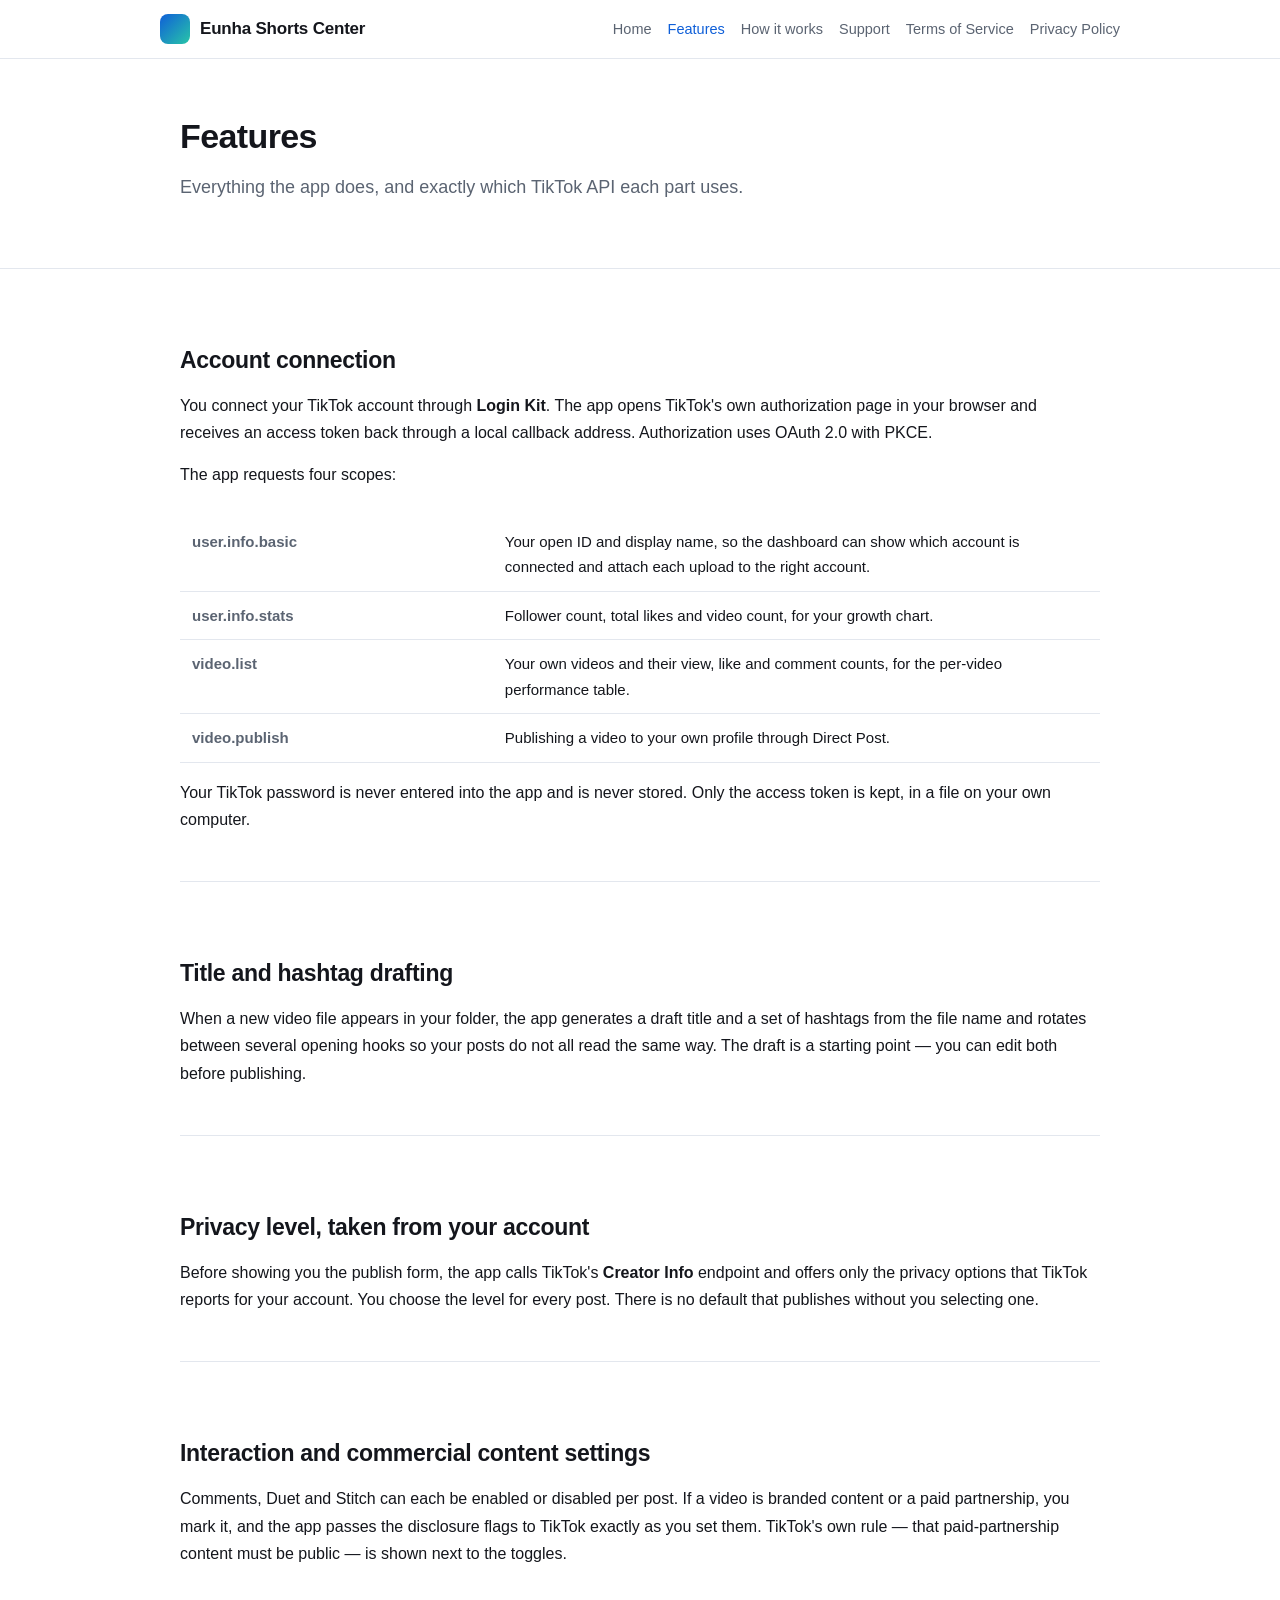
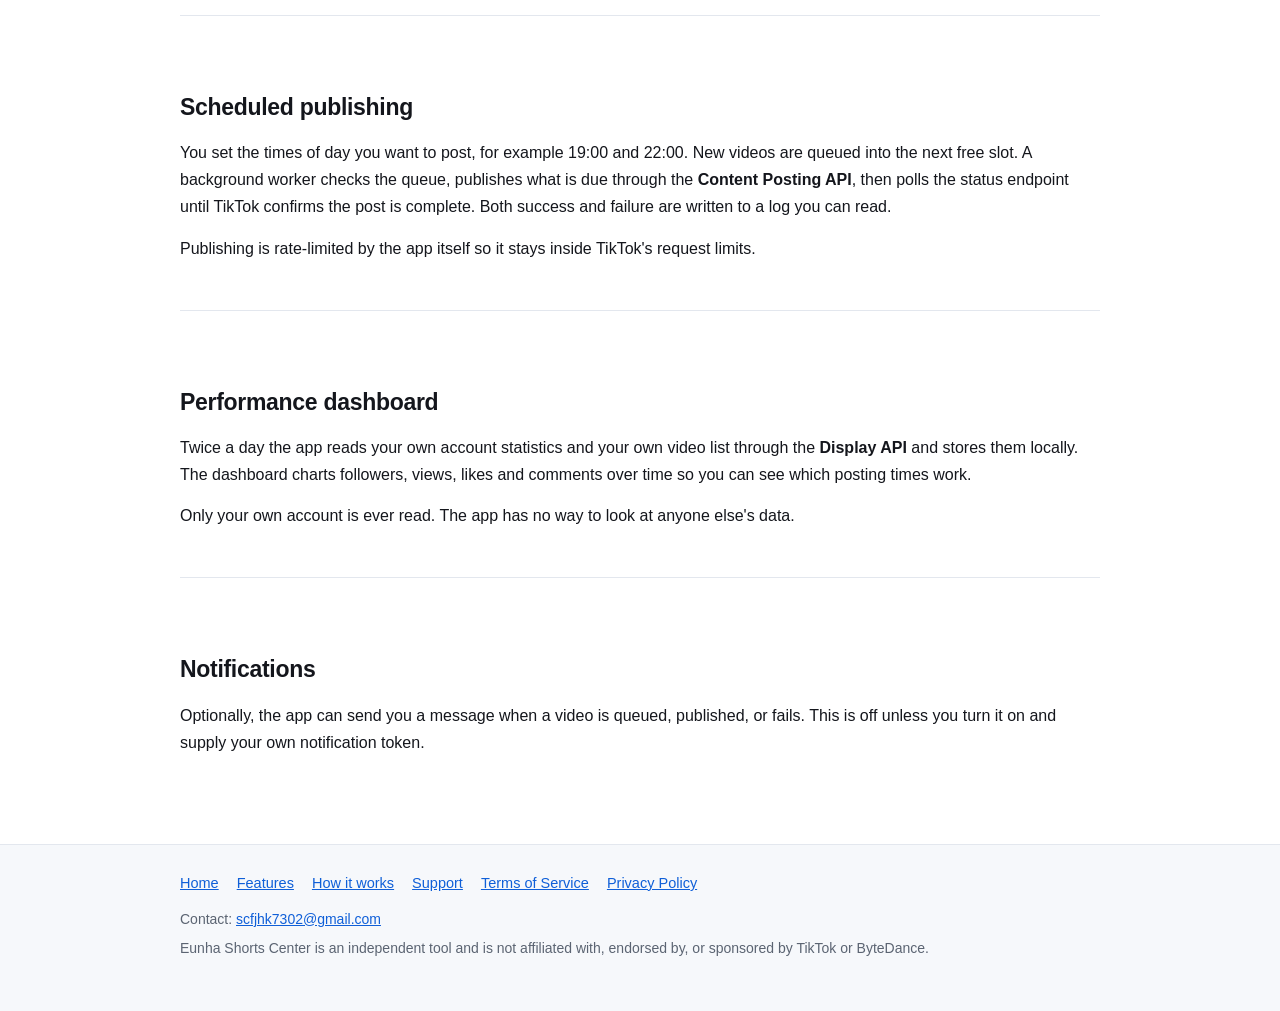
==== features.html @ de61d804 "Add files via upload" ====
<!DOCTYPE html>
<html lang="en">
<head>
<meta charset="utf-8">
<meta name="viewport" content="width=device-width,initial-scale=1">
<title>Features — Eunha Shorts Center</title>
<meta name="description" content="What Eunha Shorts Center does: account connection, metadata drafting, privacy control, scheduled publishing, commercial content disclosure and performance tracking.">
<link rel="stylesheet" href="style.css">
</head>
<body>

<header>
  <div class="wrap bar">
    <a class="brand" href="index.html"><span class="logo"></span>Eunha Shorts Center</a>
    <nav>
      <a href="index.html">Home</a>
      <a href="features.html" aria-current="page">Features</a>
      <a href="how-it-works.html">How it works</a>
      <a href="support.html">Support</a>
      <a href="terms.html">Terms of Service</a>
      <a href="privacy.html">Privacy Policy</a>
    </nav>
  </div>
</header>

<div class="hero">
  <div class="wrap">
    <h1>Features</h1>
    <p class="lede">Everything the app does, and exactly which TikTok API each part uses.</p>
  </div>
</div>

<div class="wrap">

  <section>
    <h2>Account connection</h2>
    <p>You connect your TikTok account through <strong>Login Kit</strong>. The app opens TikTok's own
      authorization page in your browser and receives an access token back through a local callback
      address. Authorization uses OAuth 2.0 with PKCE.</p>
    <p>The app requests four scopes:</p>
    <div class="tablewrap">
      <table class="kv">
        <tr><th>user.info.basic</th><td>Your open ID and display name, so the dashboard can show which
          account is connected and attach each upload to the right account.</td></tr>
        <tr><th>user.info.stats</th><td>Follower count, total likes and video count, for your growth
          chart.</td></tr>
        <tr><th>video.list</th><td>Your own videos and their view, like and comment counts, for the
          per-video performance table.</td></tr>
        <tr><th>video.publish</th><td>Publishing a video to your own profile through Direct Post.</td></tr>
      </table>
    </div>
    <p>Your TikTok password is never entered into the app and is never stored. Only the access token
      is kept, in a file on your own computer.</p>
  </section>

  <section>
    <h2>Title and hashtag drafting</h2>
    <p>When a new video file appears in your folder, the app generates a draft title and a set of
      hashtags from the file name and rotates between several opening hooks so your posts do not all
      read the same way. The draft is a starting point — you can edit both before publishing.</p>
  </section>

  <section>
    <h2>Privacy level, taken from your account</h2>
    <p>Before showing you the publish form, the app calls TikTok's <strong>Creator Info</strong>
      endpoint and offers only the privacy options that TikTok reports for your account. You choose
      the level for every post. There is no default that publishes without you selecting one.</p>
  </section>

  <section>
    <h2>Interaction and commercial content settings</h2>
    <p>Comments, Duet and Stitch can each be enabled or disabled per post. If a video is branded
      content or a paid partnership, you mark it, and the app passes the disclosure flags to TikTok
      exactly as you set them. TikTok's own rule — that paid-partnership content must be public — is
      shown next to the toggles.</p>
  </section>

  <section>
    <h2>Scheduled publishing</h2>
    <p>You set the times of day you want to post, for example 19:00 and 22:00. New videos are queued
      into the next free slot. A background worker checks the queue, publishes what is due through
      the <strong>Content Posting API</strong>, then polls the status endpoint until TikTok confirms
      the post is complete. Both success and failure are written to a log you can read.</p>
    <p>Publishing is rate-limited by the app itself so it stays inside TikTok's request limits.</p>
  </section>

  <section>
    <h2>Performance dashboard</h2>
    <p>Twice a day the app reads your own account statistics and your own video list through the
      <strong>Display API</strong> and stores them locally. The dashboard charts followers, views,
      likes and comments over time so you can see which posting times work.</p>
    <p>Only your own account is ever read. The app has no way to look at anyone else's data.</p>
  </section>

  <section>
    <h2>Notifications</h2>
    <p>Optionally, the app can send you a message when a video is queued, published, or fails. This
      is off unless you turn it on and supply your own notification token.</p>
  </section>

</div>

<footer>
  <div class="wrap">
    <div class="fnav">
      <a href="index.html">Home</a>
      <a href="features.html">Features</a>
      <a href="how-it-works.html">How it works</a>
      <a href="support.html">Support</a>
      <a href="terms.html">Terms of Service</a>
      <a href="privacy.html">Privacy Policy</a>
    </div>
    <p>Contact: <a href="mailto:scfjhk7302@gmail.com">scfjhk7302@gmail.com</a></p>
    <p>Eunha Shorts Center is an independent tool and is not affiliated with, endorsed by, or
      sponsored by TikTok or ByteDance.</p>
  </div>
</footer>

</body>
</html>
---- style.css ----
:root{
  --ink:#14161c; --muted:#5b6472; --line:#e3e7ee; --bg:#ffffff; --soft:#f6f8fb;
  --brand:#0f5fd8; --brand-soft:#eaf1fd; --ok:#0b8043;
  --max:960px;
}
*{box-sizing:border-box}
html{-webkit-text-size-adjust:100%}
body{
  margin:0; background:var(--bg); color:var(--ink);
  font:16px/1.7 -apple-system,BlinkMacSystemFont,"Segoe UI",Roboto,"Helvetica Neue",Arial,"Noto Sans KR",sans-serif;
}
a{color:var(--brand)}
img{max-width:100%;height:auto;display:block}
.wrap{max-width:var(--max);margin:0 auto;padding:0 20px}

/* ---- header: policy links always visible, no menu to open ---- */
header{border-bottom:1px solid var(--line);background:var(--bg)}
.bar{display:flex;flex-wrap:wrap;align-items:center;gap:14px;padding:14px 0}
.brand{display:flex;align-items:center;gap:10px;font-weight:800;letter-spacing:-.2px;text-decoration:none;color:var(--ink);font-size:17px}
.logo{width:30px;height:30px;border-radius:8px;background:linear-gradient(135deg,#0f5fd8,#28c5a8);flex:none}
nav{display:flex;flex-wrap:wrap;gap:6px 16px;margin-left:auto}
nav a{color:var(--muted);text-decoration:none;font-size:14.5px;white-space:nowrap}
nav a:hover,nav a[aria-current="page"]{color:var(--brand)}

/* ---- sections ---- */
.hero{padding:56px 0 44px;border-bottom:1px solid var(--line)}
h1{font-size:34px;line-height:1.25;margin:0 0 14px;letter-spacing:-.6px}
h2{font-size:23px;margin:38px 0 12px;letter-spacing:-.3px}
h3{font-size:17px;margin:24px 0 6px}
.lede{font-size:18px;color:var(--muted);margin:0 0 22px;max-width:640px}
p{margin:0 0 14px}
section{padding:34px 0}
section+section{border-top:1px solid var(--line)}

.grid{display:grid;gap:18px;grid-template-columns:repeat(auto-fit,minmax(250px,1fr));margin:18px 0 0}
.card{border:1px solid var(--line);border-radius:12px;padding:18px 18px 20px;background:var(--soft)}
.card h3{margin-top:0}
.card p{margin:0;color:var(--muted);font-size:15px}

.steps{counter-reset:s;list-style:none;padding:0;margin:18px 0 0}
.steps li{counter-increment:s;position:relative;padding:0 0 20px 44px;margin:0}
.steps li::before{
  content:counter(s);position:absolute;left:0;top:0;width:28px;height:28px;border-radius:50%;
  background:var(--brand-soft);color:var(--brand);font-weight:700;font-size:14px;
  display:flex;align-items:center;justify-content:center
}
.steps strong{display:block;margin-bottom:2px}
.steps span{color:var(--muted);font-size:15px}

figure{margin:22px 0 0;border:1px solid var(--line);border-radius:12px;overflow:hidden;background:var(--soft)}
figcaption{padding:11px 14px;font-size:13.5px;color:var(--muted);border-top:1px solid var(--line)}

.note{border-left:3px solid var(--brand);background:var(--brand-soft);padding:14px 16px;border-radius:0 8px 8px 0;margin:20px 0;font-size:15px}
.kv{width:100%;border-collapse:collapse;margin:16px 0;font-size:15px}
.kv th,.kv td{text-align:left;padding:11px 12px;border-bottom:1px solid var(--line);vertical-align:top}
.kv th{width:34%;font-weight:600;color:var(--muted)}
.tablewrap{overflow-x:auto}

.legal p,.legal li{color:#2a303a}
.legal ul{margin:0 0 16px;padding-left:20px}
.legal li{margin-bottom:7px}
.updated{color:var(--muted);font-size:14px;margin-bottom:26px}

footer{border-top:1px solid var(--line);margin-top:40px;padding:26px 0 44px;background:var(--soft)}
.fnav{display:flex;flex-wrap:wrap;gap:8px 18px;margin-bottom:12px}
.fnav a{font-size:14.5px}
footer p{color:var(--muted);font-size:14px;margin:0 0 6px}

@media(max-width:560px){
  h1{font-size:27px}
  .hero{padding:38px 0 30px}
  nav{margin-left:0;width:100%}
}
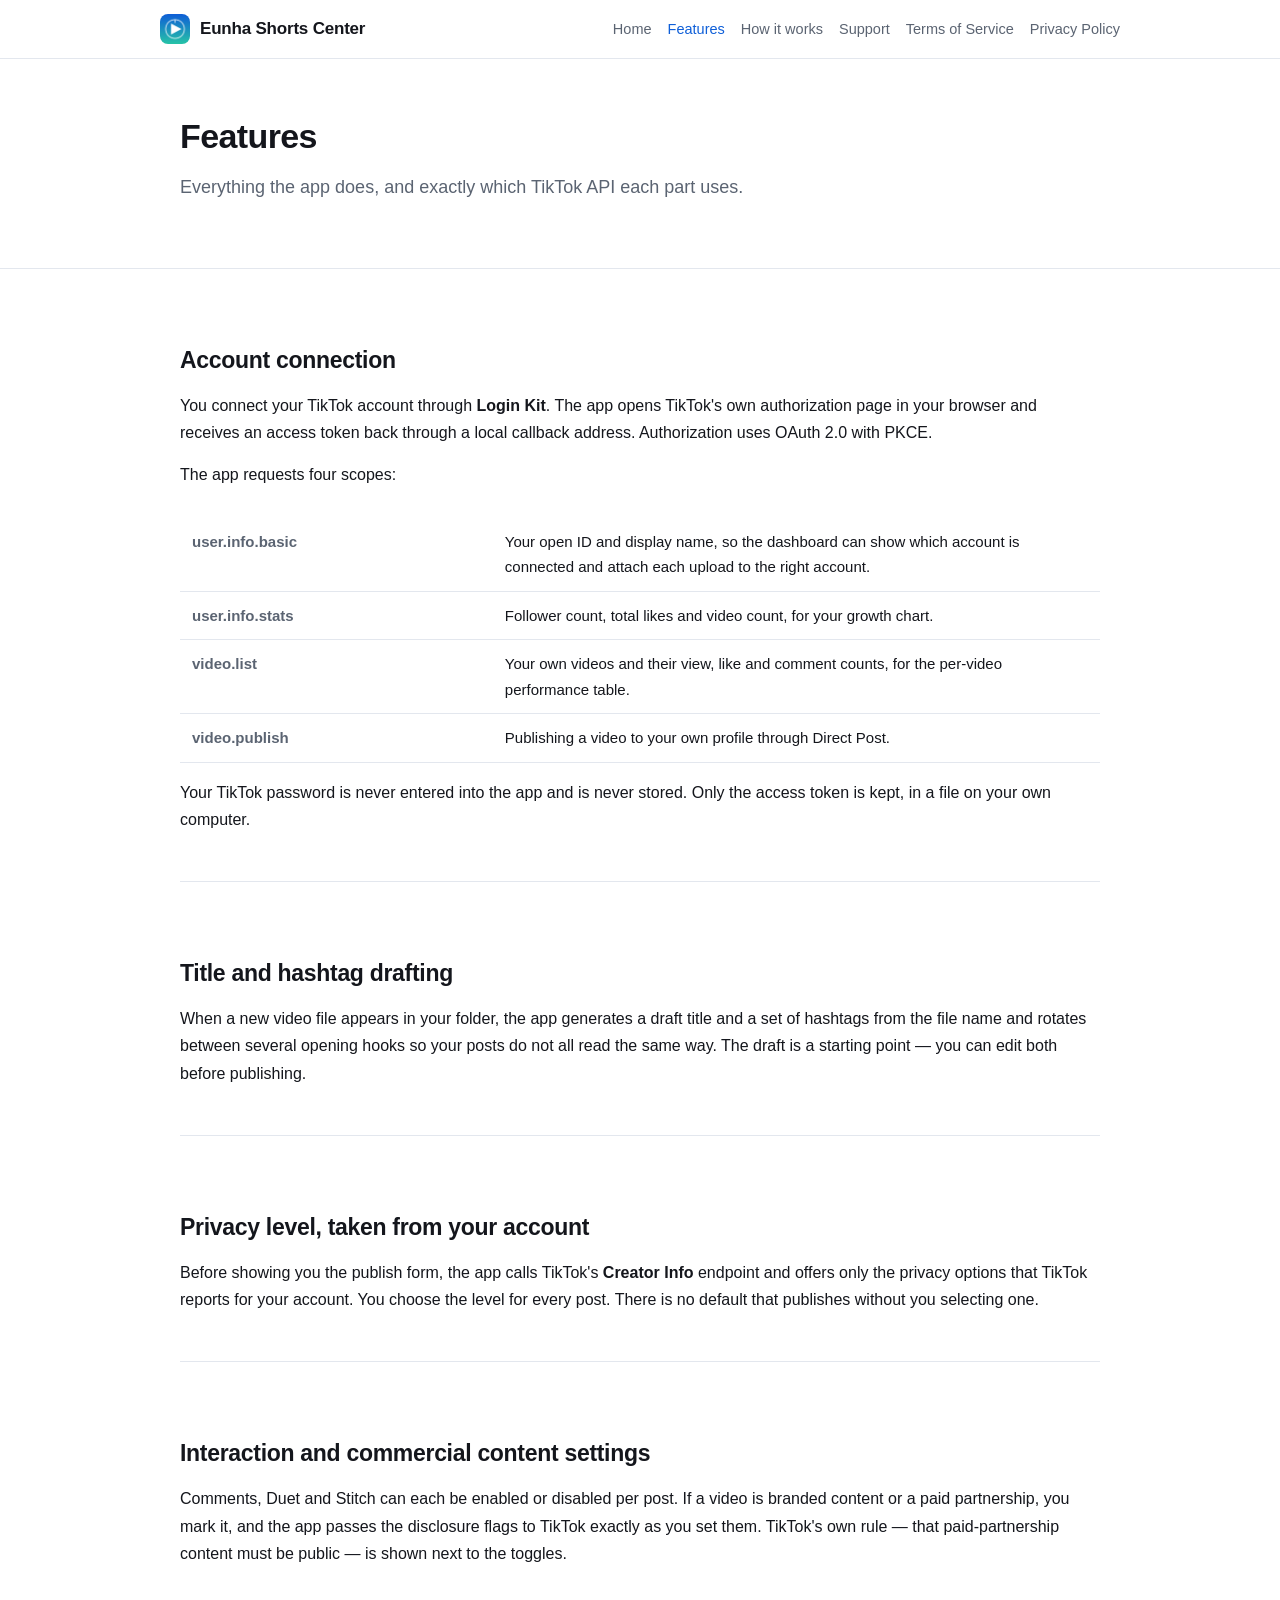
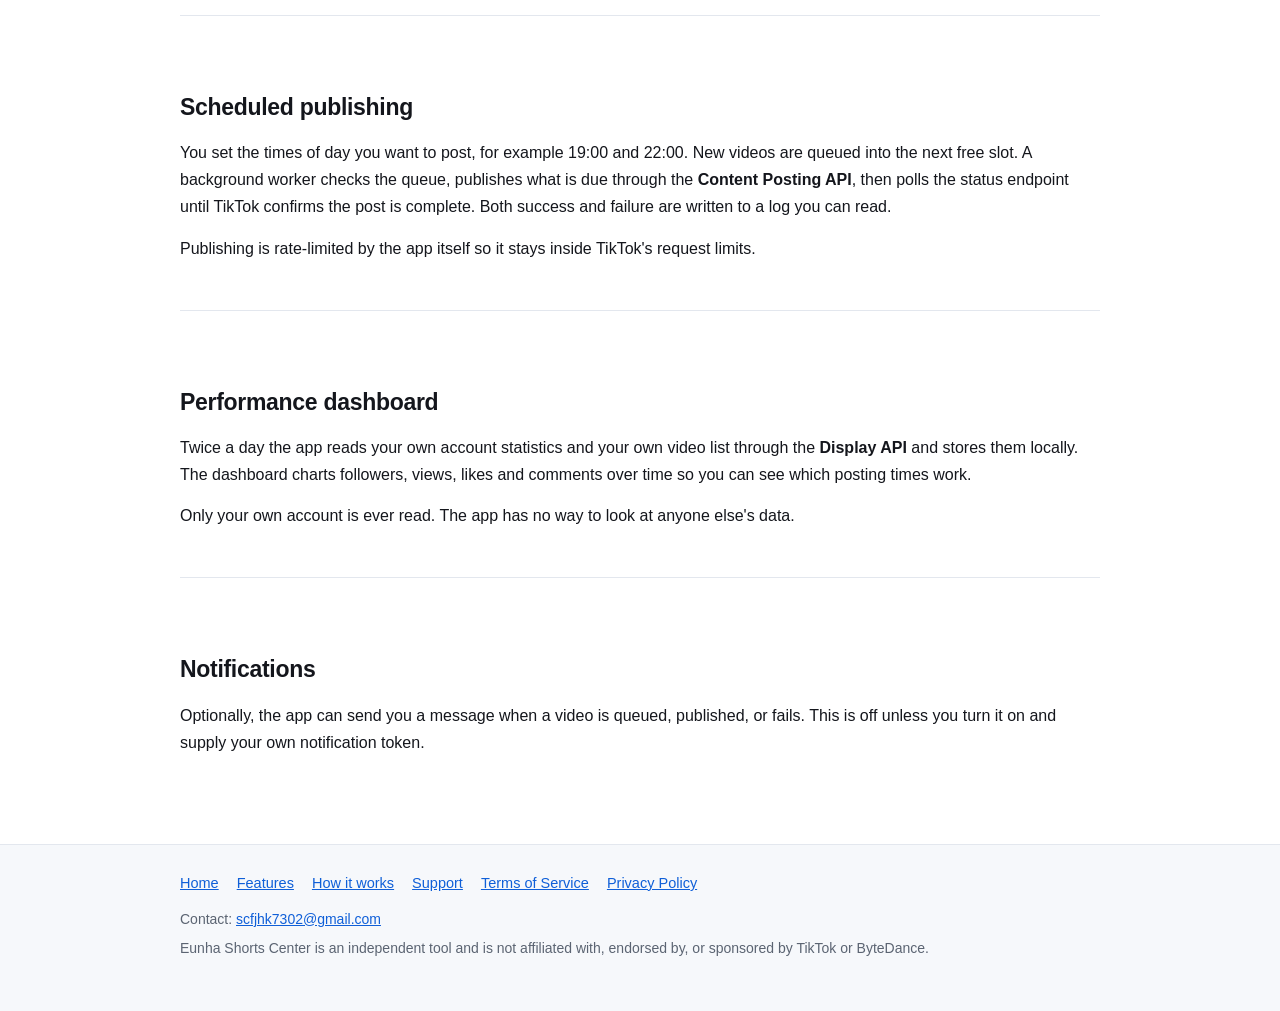
==== commit fdb953f7: "Add files via upload" ====
--- a/features.html
+++ b/features.html
@@ -5,13 +5,21 @@
 <meta name="viewport" content="width=device-width,initial-scale=1">
 <title>Features — Eunha Shorts Center</title>
 <meta name="description" content="What Eunha Shorts Center does: account connection, metadata drafting, privacy control, scheduled publishing, commercial content disclosure and performance tracking.">
+<link rel="icon" href="favicon.ico" sizes="any">
+<link rel="icon" type="image/png" sizes="32x32" href="favicon-32.png">
+<link rel="icon" type="image/png" sizes="16x16" href="favicon-16.png">
+<link rel="icon" type="image/png" sizes="192x192" href="icon-192.png">
+<link rel="icon" type="image/png" sizes="512x512" href="icon-512.png">
+<link rel="apple-touch-icon" sizes="180x180" href="apple-touch-icon.png">
+<meta name="theme-color" content="#0f5fd8">
+<meta property="og:image" content="https://kimyungkook.github.io/eunha-shorts-center/icon-512.png">
 <link rel="stylesheet" href="style.css">
 </head>
 <body>
 
 <header>
   <div class="wrap bar">
-    <a class="brand" href="index.html"><span class="logo"></span>Eunha Shorts Center</a>
+    <a class="brand" href="index.html"><img class="logo" src="img/app-icon.png" alt="Eunha Shorts Center app icon" width="30" height="30">Eunha Shorts Center</a>
     <nav>
       <a href="index.html">Home</a>
       <a href="features.html" aria-current="page">Features</a>
--- a/style.css
+++ b/style.css
@@ -17,7 +17,7 @@
 header{border-bottom:1px solid var(--line);background:var(--bg)}
 .bar{display:flex;flex-wrap:wrap;align-items:center;gap:14px;padding:14px 0}
 .brand{display:flex;align-items:center;gap:10px;font-weight:800;letter-spacing:-.2px;text-decoration:none;color:var(--ink);font-size:17px}
-.logo{width:30px;height:30px;border-radius:8px;background:linear-gradient(135deg,#0f5fd8,#28c5a8);flex:none}
+.logo{width:30px;height:30px;border-radius:8px;flex:none;display:block}
 nav{display:flex;flex-wrap:wrap;gap:6px 16px;margin-left:auto}
 nav a{color:var(--muted);text-decoration:none;font-size:14.5px;white-space:nowrap}
 nav a:hover,nav a[aria-current="page"]{color:var(--brand)}
@@ -31,6 +31,13 @@
 p{margin:0 0 14px}
 section{padding:34px 0}
 section+section{border-top:1px solid var(--line)}
+
+/* 홈 상단의 앱 아이덴티티 블록. 틱톡에 제출한 앱 아이콘과 같은 그림을 크게 보여준다. */
+.appid{display:flex;align-items:center;gap:16px;margin:26px 0 0;padding:16px 18px;
+  border:1px solid var(--line);border-radius:14px;background:var(--soft);max-width:420px}
+.appid img{border-radius:18px;flex:none}
+.appid strong{display:block;font-size:16px}
+.appid span{display:block;color:var(--muted);font-size:14px;margin-top:2px}
 
 .grid{display:grid;gap:18px;grid-template-columns:repeat(auto-fit,minmax(250px,1fr));margin:18px 0 0}
 .card{border:1px solid var(--line);border-radius:12px;padding:18px 18px 20px;background:var(--soft)}
